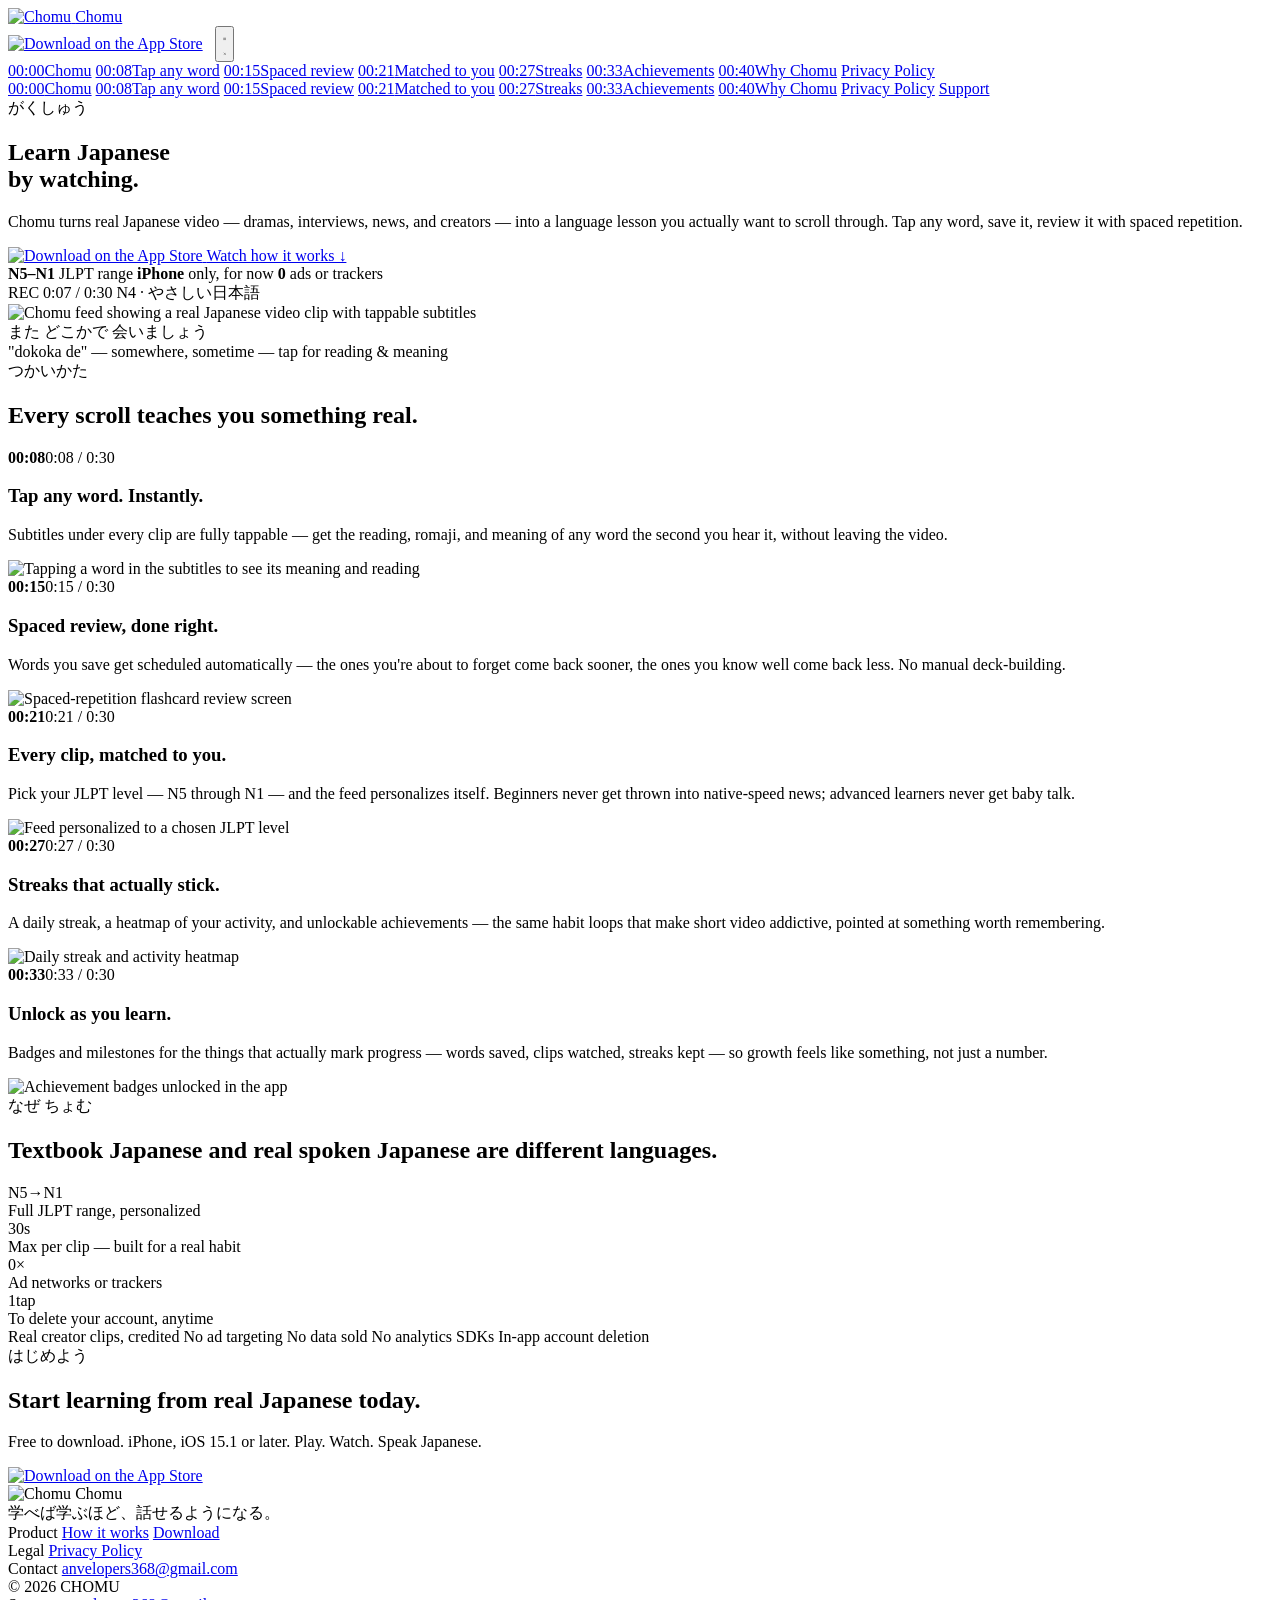
==== public/index.html @ daf48ce0 "Initial commit: Chomu marketing site Replicated from the Gomu website with Chomu branding, a red/gre" ====
<!doctype html>
<html lang="en" data-theme="dark">
<head>
<meta charset="UTF-8">
<meta name="viewport" content="width=device-width, initial-scale=1.0">
<title>Chomu — Learn Japanese by Watching</title>
<meta name="description" content="Chomu turns real Japanese video into a language lesson. Tap any word, save it, and review with spaced repetition — matched to your JLPT level. Available on the App Store.">
<link rel="icon" href="/logo.png">
<link rel="stylesheet" href="/css/style.css">
</head>
<body>

<header class="scrubber">
  <div class="wrap scrubber-top">
    <a class="brand" href="/">
      <img src="/logo.png" alt="Chomu">
      <span>Chomu</span>
    </a>
    <div style="display:flex; align-items:center; gap:12px;">
      <a class="badge-btn" href="#" aria-label="Download on the App Store">
        <img src="/app-store-badge.svg" alt="Download on the App Store">
      </a>
      <button class="hamburger" aria-label="Menu" aria-expanded="false">
        <svg class="icon-menu" viewBox="0 0 24 24" fill="none" stroke="currentColor" stroke-width="2" stroke-linecap="round"><path d="M4 7h16M4 12h16M4 17h16"/></svg>
        <svg class="icon-close" viewBox="0 0 24 24" fill="none" stroke="currentColor" stroke-width="2" stroke-linecap="round"><path d="M6 6l12 12M18 6L6 18"/></svg>
      </button>
    </div>
  </div>
  <div class="scrub-track">
    <div class="scrub-marks">
      <a class="scrub-mark" href="#top"><span class="t">00:00</span><span class="lbl">Chomu</span></a>
      <a class="scrub-mark" href="#tap"><span class="t">00:08</span><span class="lbl">Tap any word</span></a>
      <a class="scrub-mark" href="#review"><span class="t">00:15</span><span class="lbl">Spaced review</span></a>
      <a class="scrub-mark" href="#level"><span class="t">00:21</span><span class="lbl">Matched to you</span></a>
      <a class="scrub-mark" href="#streak"><span class="t">00:27</span><span class="lbl">Streaks</span></a>
      <a class="scrub-mark" href="#unlock"><span class="t">00:33</span><span class="lbl">Achievements</span></a>
      <a class="scrub-mark" href="#specs"><span class="t">00:40</span><span class="lbl">Why Chomu</span></a>
      <a class="scrub-mark" href="/privacy.html"><span class="lbl">Privacy Policy</span></a>
    </div>
  </div>
  <nav class="mobile-menu" aria-label="Mobile">
    <a href="#top"><span class="t">00:00</span><span>Chomu</span></a>
    <a href="#tap"><span class="t">00:08</span><span>Tap any word</span></a>
    <a href="#review"><span class="t">00:15</span><span>Spaced review</span></a>
    <a href="#level"><span class="t">00:21</span><span>Matched to you</span></a>
    <a href="#streak"><span class="t">00:27</span><span>Streaks</span></a>
    <a href="#unlock"><span class="t">00:33</span><span>Achievements</span></a>
    <a href="#specs"><span class="t">00:40</span><span>Why Chomu</span></a>
    <a href="/privacy.html"><span>Privacy Policy</span></a>
    <a href="/support.html"><span>Support</span></a>
  </nav>
</header>

<main id="top">
  <section class="hero" style="border-top:none;">
    <div class="wrap">
      <div class="hero-copy">
        <div class="gloss"><span class="reading">がくしゅう</span></div>
        <h1 class="hero-title">Learn Japanese<br>by <span class="hl">watching</span>.</h1>
        <p class="hero-lede">Chomu turns real Japanese video — dramas, interviews, news, and creators — into a language lesson you actually want to scroll through. Tap any word, save it, review it with spaced repetition.</p>
        <div class="hero-ctas">
          <a class="badge-btn" href="#" aria-label="Download on the App Store">
            <img src="/app-store-badge.svg" alt="Download on the App Store">
          </a>
          <a class="btn ghost" href="#tap">Watch how it works ↓</a>
        </div>
        <div class="hero-spec">
          <span><b>N5–N1</b> JLPT range</span>
          <span><b>iPhone</b> only, for now</span>
          <span><b>0</b> ads or trackers</span>
        </div>
      </div>
      <div class="hero-frame">
        <div class="vframe">
          <div class="vframe-chrome">
            <span class="rec">REC 0:07 / 0:30</span>
            <span>N4 · やさしい日本語</span>
          </div>
          <div class="vframe-media">
            <img src="/screenshots/01_hero.png" alt="Chomu feed showing a real Japanese video clip with tappable subtitles">
          </div>
          <div class="vframe-caption">
            <div class="jp">また <span class="word">どこかで</span> 会いましょう</div>
            <div class="en">"dokoka de" — somewhere, sometime — tap for reading &amp; meaning</div>
          </div>
        </div>
      </div>
    </div>
  </section>

  <section id="tap-section">
    <div class="wrap">
      <div class="section-head">
        <div class="gloss"><span class="reading">つかいかた</span></div>
        <h2 class="section-title">Every scroll teaches you something real.</h2>
      </div>

      <div class="transcript">
        <div class="entry" id="tap">
          <div class="tc"><b>00:08</b>0:08 / 0:30</div>
          <div class="entry-pair">
            <div class="entry-copy">
              <h3 class="entry-title">Tap any word. Instantly.</h3>
              <p class="entry-body">Subtitles under every clip are fully tappable — get the reading, romaji, and meaning of any word the second you hear it, without leaving the video.</p>
            </div>
            <div class="vframe">
              <div class="vframe-media"><img src="/screenshots/02_tap_any_word.png" alt="Tapping a word in the subtitles to see its meaning and reading"></div>
            </div>
          </div>
        </div>

        <div class="entry" id="review">
          <div class="tc"><b>00:15</b>0:15 / 0:30</div>
          <div class="entry-pair">
            <div class="entry-copy">
              <h3 class="entry-title">Spaced review, done right.</h3>
              <p class="entry-body">Words you save get scheduled automatically — the ones you're about to forget come back sooner, the ones you know well come back less. No manual deck-building.</p>
            </div>
            <div class="vframe">
              <div class="vframe-media"><img src="/screenshots/03_spaced_review.png" alt="Spaced-repetition flashcard review screen"></div>
            </div>
          </div>
        </div>

        <div class="entry" id="level">
          <div class="tc"><b>00:21</b>0:21 / 0:30</div>
          <div class="entry-pair">
            <div class="entry-copy">
              <h3 class="entry-title">Every clip, matched to you.</h3>
              <p class="entry-body">Pick your JLPT level — N5 through N1 — and the feed personalizes itself. Beginners never get thrown into native-speed news; advanced learners never get baby talk.</p>
            </div>
            <div class="vframe">
              <div class="vframe-media"><img src="/screenshots/04_matched_level.png" alt="Feed personalized to a chosen JLPT level"></div>
            </div>
          </div>
        </div>

        <div class="entry" id="streak">
          <div class="tc"><b>00:27</b>0:27 / 0:30</div>
          <div class="entry-pair">
            <div class="entry-copy">
              <h3 class="entry-title">Streaks that actually stick.</h3>
              <p class="entry-body">A daily streak, a heatmap of your activity, and unlockable achievements — the same habit loops that make short video addictive, pointed at something worth remembering.</p>
            </div>
            <div class="vframe">
              <div class="vframe-media"><img src="/screenshots/05_streaks.png" alt="Daily streak and activity heatmap"></div>
            </div>
          </div>
        </div>

        <div class="entry" id="unlock">
          <div class="tc"><b>00:33</b>0:33 / 0:30</div>
          <div class="entry-pair">
            <div class="entry-copy">
              <h3 class="entry-title">Unlock as you learn.</h3>
              <p class="entry-body">Badges and milestones for the things that actually mark progress — words saved, clips watched, streaks kept — so growth feels like something, not just a number.</p>
            </div>
            <div class="vframe">
              <div class="vframe-media"><img src="/screenshots/06_achievements.png" alt="Achievement badges unlocked in the app"></div>
            </div>
          </div>
        </div>
      </div>
    </div>
  </section>

  <section id="specs">
    <div class="wrap">
      <div class="section-head">
        <div class="gloss"><span class="reading">なぜ ちょむ</span></div>
        <h2 class="section-title">Textbook Japanese and real spoken Japanese are different languages.</h2>
      </div>
      <div class="ticker">
        <div class="tick"><div class="n">N5<span class="u">→</span>N1</div><div class="l">Full JLPT range, personalized</div></div>
        <div class="tick"><div class="n">30<span class="u">s</span></div><div class="l">Max per clip — built for a real habit</div></div>
        <div class="tick"><div class="n">0<span class="u">×</span></div><div class="l">Ad networks or trackers</div></div>
        <div class="tick"><div class="n">1<span class="u">tap</span></div><div class="l">To delete your account, anytime</div></div>
      </div>
      <div class="pillbar">
        <span class="pill">Real creator clips, credited</span>
        <span class="pill">No ad targeting</span>
        <span class="pill">No data sold</span>
        <span class="pill">No analytics SDKs</span>
        <span class="pill">In-app account deletion</span>
      </div>
    </div>
  </section>

  <section class="outro">
    <div class="wrap">
      <div class="gloss"><span class="reading">はじめよう</span></div>
      <h2 class="outro-title">Start learning from real Japanese today.</h2>
      <p>Free to download. iPhone, iOS 15.1 or later. Play. Watch. Speak Japanese.</p>
      <a class="badge-btn" href="#" aria-label="Download on the App Store">
        <img src="/app-store-badge.svg" alt="Download on the App Store">
      </a>
    </div>
  </section>
</main>

<footer class="site">
  <div class="wrap">
    <div>
      <div class="foot-brand">
        <img src="/logo.png" alt="Chomu">
        <span>Chomu</span>
      </div>
      <div class="foot-jp">学べば学ぶほど、話せるようになる。</div>
    </div>
    <div class="foot-links">
      <div class="foot-col">
        <span class="h">Product</span>
        <a href="#tap">How it works</a>
        <a href="#">Download</a>
      </div>
      <div class="foot-col">
        <span class="h">Legal</span>
        <a href="/privacy.html">Privacy Policy</a>
      </div>
      <div class="foot-col">
        <span class="h">Contact</span>
        <a href="mailto:anvelopers368@gmail.com">anvelopers368@gmail.com</a>
      </div>
    </div>
  </div>
  <div class="foot-bottom">
    <span>© 2026 CHOMU</span>
    <div class="foot-support">
      <span class="label">Support</span>
      <a href="mailto:anvelopers368@gmail.com">anvelopers368@gmail.com</a>
    </div>
  </div>
</footer>

<script src="/js/site.js"></script>
</body>
</html>
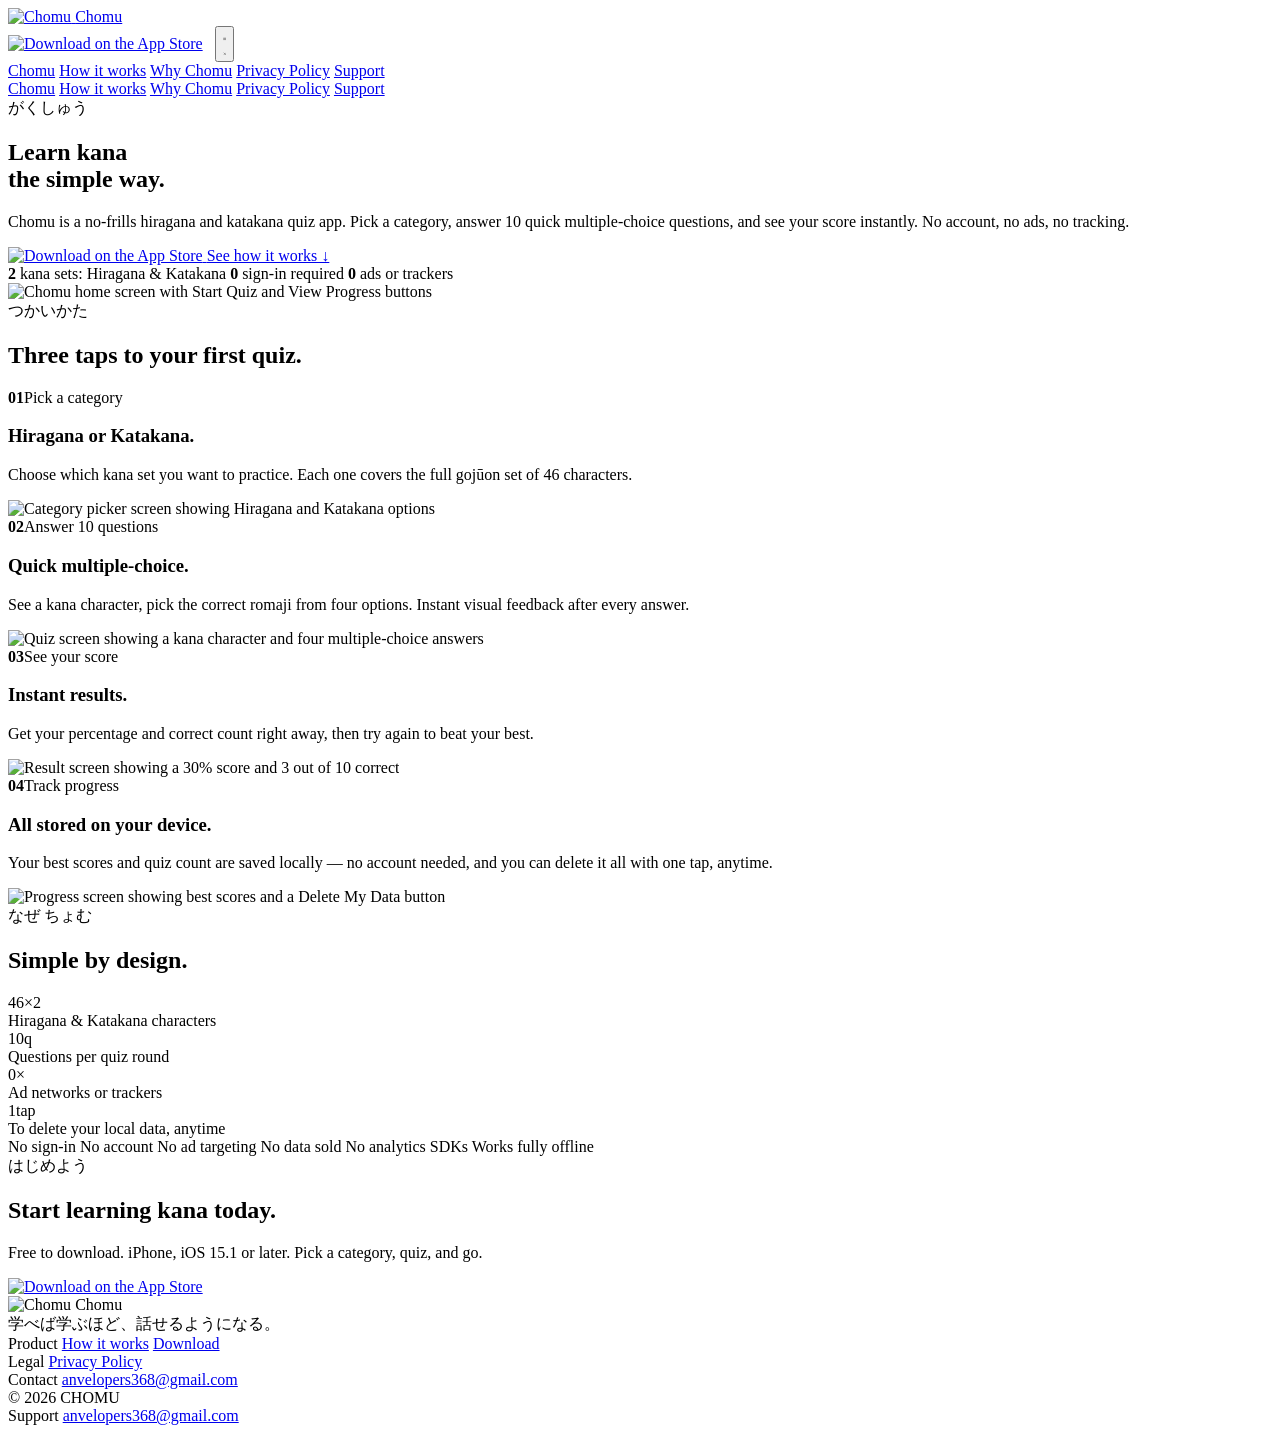
==== commit a71810a9: "Rewrite site copy and assets for the simple kana quiz app rebuild Replaces all video/spaced-repetiti" ====
--- a/public/index.html
+++ b/public/index.html
@@ -3,8 +3,8 @@
 <head>
 <meta charset="UTF-8">
 <meta name="viewport" content="width=device-width, initial-scale=1.0">
-<title>Chomu — Learn Japanese by Watching</title>
-<meta name="description" content="Chomu turns real Japanese video into a language lesson. Tap any word, save it, and review with spaced repetition — matched to your JLPT level. Available on the App Store.">
+<title>Chomu — Hiragana &amp; Katakana Quiz</title>
+<meta name="description" content="Chomu is a simple, offline hiragana and katakana quiz app. No account, no ads, no tracking — just quick multiple-choice quizzes. Available on the App Store.">
 <link rel="icon" href="/logo.png">
 <link rel="stylesheet" href="/css/style.css">
 </head>
@@ -28,24 +28,17 @@
   </div>
   <div class="scrub-track">
     <div class="scrub-marks">
-      <a class="scrub-mark" href="#top"><span class="t">00:00</span><span class="lbl">Chomu</span></a>
-      <a class="scrub-mark" href="#tap"><span class="t">00:08</span><span class="lbl">Tap any word</span></a>
-      <a class="scrub-mark" href="#review"><span class="t">00:15</span><span class="lbl">Spaced review</span></a>
-      <a class="scrub-mark" href="#level"><span class="t">00:21</span><span class="lbl">Matched to you</span></a>
-      <a class="scrub-mark" href="#streak"><span class="t">00:27</span><span class="lbl">Streaks</span></a>
-      <a class="scrub-mark" href="#unlock"><span class="t">00:33</span><span class="lbl">Achievements</span></a>
-      <a class="scrub-mark" href="#specs"><span class="t">00:40</span><span class="lbl">Why Chomu</span></a>
+      <a class="scrub-mark" href="#top"><span class="lbl">Chomu</span></a>
+      <a class="scrub-mark" href="#how"><span class="lbl">How it works</span></a>
+      <a class="scrub-mark" href="#specs"><span class="lbl">Why Chomu</span></a>
       <a class="scrub-mark" href="/privacy.html"><span class="lbl">Privacy Policy</span></a>
+      <a class="scrub-mark" href="/support.html"><span class="lbl">Support</span></a>
     </div>
   </div>
   <nav class="mobile-menu" aria-label="Mobile">
-    <a href="#top"><span class="t">00:00</span><span>Chomu</span></a>
-    <a href="#tap"><span class="t">00:08</span><span>Tap any word</span></a>
-    <a href="#review"><span class="t">00:15</span><span>Spaced review</span></a>
-    <a href="#level"><span class="t">00:21</span><span>Matched to you</span></a>
-    <a href="#streak"><span class="t">00:27</span><span>Streaks</span></a>
-    <a href="#unlock"><span class="t">00:33</span><span>Achievements</span></a>
-    <a href="#specs"><span class="t">00:40</span><span>Why Chomu</span></a>
+    <a href="#top"><span>Chomu</span></a>
+    <a href="#how"><span>How it works</span></a>
+    <a href="#specs"><span>Why Chomu</span></a>
     <a href="/privacy.html"><span>Privacy Policy</span></a>
     <a href="/support.html"><span>Support</span></a>
   </nav>
@@ -56,107 +49,86 @@
     <div class="wrap">
       <div class="hero-copy">
         <div class="gloss"><span class="reading">がくしゅう</span></div>
-        <h1 class="hero-title">Learn Japanese<br>by <span class="hl">watching</span>.</h1>
-        <p class="hero-lede">Chomu turns real Japanese video — dramas, interviews, news, and creators — into a language lesson you actually want to scroll through. Tap any word, save it, review it with spaced repetition.</p>
+        <h1 class="hero-title">Learn kana<br>the <span class="hl">simple</span> way.</h1>
+        <p class="hero-lede">Chomu is a no-frills hiragana and katakana quiz app. Pick a category, answer 10 quick multiple-choice questions, and see your score instantly. No account, no ads, no tracking.</p>
         <div class="hero-ctas">
           <a class="badge-btn" href="#" aria-label="Download on the App Store">
             <img src="/app-store-badge.svg" alt="Download on the App Store">
           </a>
-          <a class="btn ghost" href="#tap">Watch how it works ↓</a>
+          <a class="btn ghost" href="#how">See how it works ↓</a>
         </div>
         <div class="hero-spec">
-          <span><b>N5–N1</b> JLPT range</span>
-          <span><b>iPhone</b> only, for now</span>
+          <span><b>2</b> kana sets: Hiragana &amp; Katakana</span>
+          <span><b>0</b> sign-in required</span>
           <span><b>0</b> ads or trackers</span>
         </div>
       </div>
       <div class="hero-frame">
         <div class="vframe">
-          <div class="vframe-chrome">
-            <span class="rec">REC 0:07 / 0:30</span>
-            <span>N4 · やさしい日本語</span>
-          </div>
           <div class="vframe-media">
-            <img src="/screenshots/01_hero.png" alt="Chomu feed showing a real Japanese video clip with tappable subtitles">
-          </div>
-          <div class="vframe-caption">
-            <div class="jp">また <span class="word">どこかで</span> 会いましょう</div>
-            <div class="en">"dokoka de" — somewhere, sometime — tap for reading &amp; meaning</div>
-          </div>
-        </div>
-      </div>
-    </div>
-  </section>
-
-  <section id="tap-section">
+            <img src="/screenshots/01_home.png" alt="Chomu home screen with Start Quiz and View Progress buttons">
+          </div>
+        </div>
+      </div>
+    </div>
+  </section>
+
+  <section id="how">
     <div class="wrap">
       <div class="section-head">
         <div class="gloss"><span class="reading">つかいかた</span></div>
-        <h2 class="section-title">Every scroll teaches you something real.</h2>
+        <h2 class="section-title">Three taps to your first quiz.</h2>
       </div>
 
       <div class="transcript">
-        <div class="entry" id="tap">
-          <div class="tc"><b>00:08</b>0:08 / 0:30</div>
-          <div class="entry-pair">
-            <div class="entry-copy">
-              <h3 class="entry-title">Tap any word. Instantly.</h3>
-              <p class="entry-body">Subtitles under every clip are fully tappable — get the reading, romaji, and meaning of any word the second you hear it, without leaving the video.</p>
-            </div>
-            <div class="vframe">
-              <div class="vframe-media"><img src="/screenshots/02_tap_any_word.png" alt="Tapping a word in the subtitles to see its meaning and reading"></div>
-            </div>
-          </div>
-        </div>
-
-        <div class="entry" id="review">
-          <div class="tc"><b>00:15</b>0:15 / 0:30</div>
-          <div class="entry-pair">
-            <div class="entry-copy">
-              <h3 class="entry-title">Spaced review, done right.</h3>
-              <p class="entry-body">Words you save get scheduled automatically — the ones you're about to forget come back sooner, the ones you know well come back less. No manual deck-building.</p>
-            </div>
-            <div class="vframe">
-              <div class="vframe-media"><img src="/screenshots/03_spaced_review.png" alt="Spaced-repetition flashcard review screen"></div>
-            </div>
-          </div>
-        </div>
-
-        <div class="entry" id="level">
-          <div class="tc"><b>00:21</b>0:21 / 0:30</div>
-          <div class="entry-pair">
-            <div class="entry-copy">
-              <h3 class="entry-title">Every clip, matched to you.</h3>
-              <p class="entry-body">Pick your JLPT level — N5 through N1 — and the feed personalizes itself. Beginners never get thrown into native-speed news; advanced learners never get baby talk.</p>
-            </div>
-            <div class="vframe">
-              <div class="vframe-media"><img src="/screenshots/04_matched_level.png" alt="Feed personalized to a chosen JLPT level"></div>
-            </div>
-          </div>
-        </div>
-
-        <div class="entry" id="streak">
-          <div class="tc"><b>00:27</b>0:27 / 0:30</div>
-          <div class="entry-pair">
-            <div class="entry-copy">
-              <h3 class="entry-title">Streaks that actually stick.</h3>
-              <p class="entry-body">A daily streak, a heatmap of your activity, and unlockable achievements — the same habit loops that make short video addictive, pointed at something worth remembering.</p>
-            </div>
-            <div class="vframe">
-              <div class="vframe-media"><img src="/screenshots/05_streaks.png" alt="Daily streak and activity heatmap"></div>
-            </div>
-          </div>
-        </div>
-
-        <div class="entry" id="unlock">
-          <div class="tc"><b>00:33</b>0:33 / 0:30</div>
-          <div class="entry-pair">
-            <div class="entry-copy">
-              <h3 class="entry-title">Unlock as you learn.</h3>
-              <p class="entry-body">Badges and milestones for the things that actually mark progress — words saved, clips watched, streaks kept — so growth feels like something, not just a number.</p>
-            </div>
-            <div class="vframe">
-              <div class="vframe-media"><img src="/screenshots/06_achievements.png" alt="Achievement badges unlocked in the app"></div>
+        <div class="entry">
+          <div class="tc"><b>01</b>Pick a category</div>
+          <div class="entry-pair">
+            <div class="entry-copy">
+              <h3 class="entry-title">Hiragana or Katakana.</h3>
+              <p class="entry-body">Choose which kana set you want to practice. Each one covers the full gojūon set of 46 characters.</p>
+            </div>
+            <div class="vframe">
+              <div class="vframe-media"><img src="/screenshots/02_category.png" alt="Category picker screen showing Hiragana and Katakana options"></div>
+            </div>
+          </div>
+        </div>
+
+        <div class="entry">
+          <div class="tc"><b>02</b>Answer 10 questions</div>
+          <div class="entry-pair">
+            <div class="entry-copy">
+              <h3 class="entry-title">Quick multiple-choice.</h3>
+              <p class="entry-body">See a kana character, pick the correct romaji from four options. Instant visual feedback after every answer.</p>
+            </div>
+            <div class="vframe">
+              <div class="vframe-media"><img src="/screenshots/03_quiz.png" alt="Quiz screen showing a kana character and four multiple-choice answers"></div>
+            </div>
+          </div>
+        </div>
+
+        <div class="entry">
+          <div class="tc"><b>03</b>See your score</div>
+          <div class="entry-pair">
+            <div class="entry-copy">
+              <h3 class="entry-title">Instant results.</h3>
+              <p class="entry-body">Get your percentage and correct count right away, then try again to beat your best.</p>
+            </div>
+            <div class="vframe">
+              <div class="vframe-media"><img src="/screenshots/04_result.png" alt="Result screen showing a 30% score and 3 out of 10 correct"></div>
+            </div>
+          </div>
+        </div>
+
+        <div class="entry">
+          <div class="tc"><b>04</b>Track progress</div>
+          <div class="entry-pair">
+            <div class="entry-copy">
+              <h3 class="entry-title">All stored on your device.</h3>
+              <p class="entry-body">Your best scores and quiz count are saved locally — no account needed, and you can delete it all with one tap, anytime.</p>
+            </div>
+            <div class="vframe">
+              <div class="vframe-media"><img src="/screenshots/05_progress.png" alt="Progress screen showing best scores and a Delete My Data button"></div>
             </div>
           </div>
         </div>
@@ -168,20 +140,21 @@
     <div class="wrap">
       <div class="section-head">
         <div class="gloss"><span class="reading">なぜ ちょむ</span></div>
-        <h2 class="section-title">Textbook Japanese and real spoken Japanese are different languages.</h2>
+        <h2 class="section-title">Simple by design.</h2>
       </div>
       <div class="ticker">
-        <div class="tick"><div class="n">N5<span class="u">→</span>N1</div><div class="l">Full JLPT range, personalized</div></div>
-        <div class="tick"><div class="n">30<span class="u">s</span></div><div class="l">Max per clip — built for a real habit</div></div>
+        <div class="tick"><div class="n">46<span class="u">×2</span></div><div class="l">Hiragana &amp; Katakana characters</div></div>
+        <div class="tick"><div class="n">10<span class="u">q</span></div><div class="l">Questions per quiz round</div></div>
         <div class="tick"><div class="n">0<span class="u">×</span></div><div class="l">Ad networks or trackers</div></div>
-        <div class="tick"><div class="n">1<span class="u">tap</span></div><div class="l">To delete your account, anytime</div></div>
+        <div class="tick"><div class="n">1<span class="u">tap</span></div><div class="l">To delete your local data, anytime</div></div>
       </div>
       <div class="pillbar">
-        <span class="pill">Real creator clips, credited</span>
+        <span class="pill">No sign-in</span>
+        <span class="pill">No account</span>
         <span class="pill">No ad targeting</span>
         <span class="pill">No data sold</span>
         <span class="pill">No analytics SDKs</span>
-        <span class="pill">In-app account deletion</span>
+        <span class="pill">Works fully offline</span>
       </div>
     </div>
   </section>
@@ -189,8 +162,8 @@
   <section class="outro">
     <div class="wrap">
       <div class="gloss"><span class="reading">はじめよう</span></div>
-      <h2 class="outro-title">Start learning from real Japanese today.</h2>
-      <p>Free to download. iPhone, iOS 15.1 or later. Play. Watch. Speak Japanese.</p>
+      <h2 class="outro-title">Start learning kana today.</h2>
+      <p>Free to download. iPhone, iOS 15.1 or later. Pick a category, quiz, and go.</p>
       <a class="badge-btn" href="#" aria-label="Download on the App Store">
         <img src="/app-store-badge.svg" alt="Download on the App Store">
       </a>
@@ -210,7 +183,7 @@
     <div class="foot-links">
       <div class="foot-col">
         <span class="h">Product</span>
-        <a href="#tap">How it works</a>
+        <a href="#how">How it works</a>
         <a href="#">Download</a>
       </div>
       <div class="foot-col">
